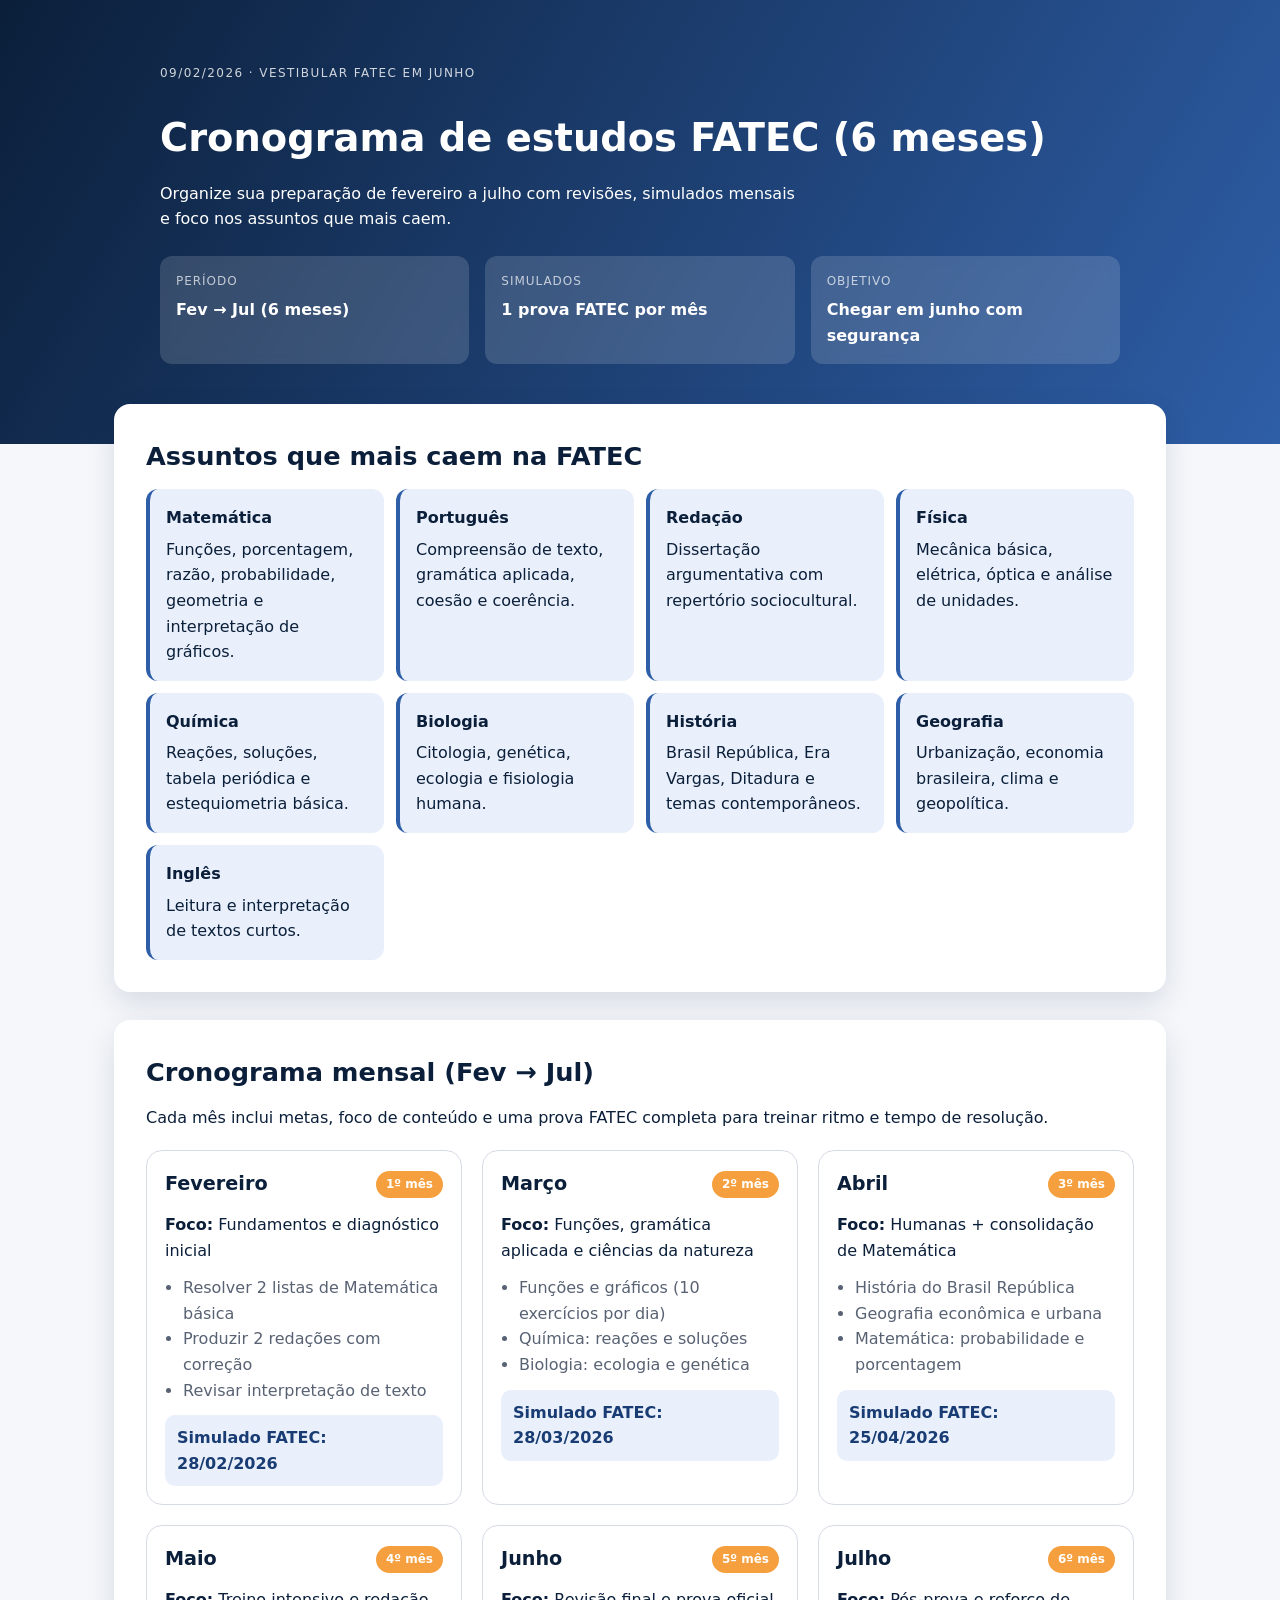
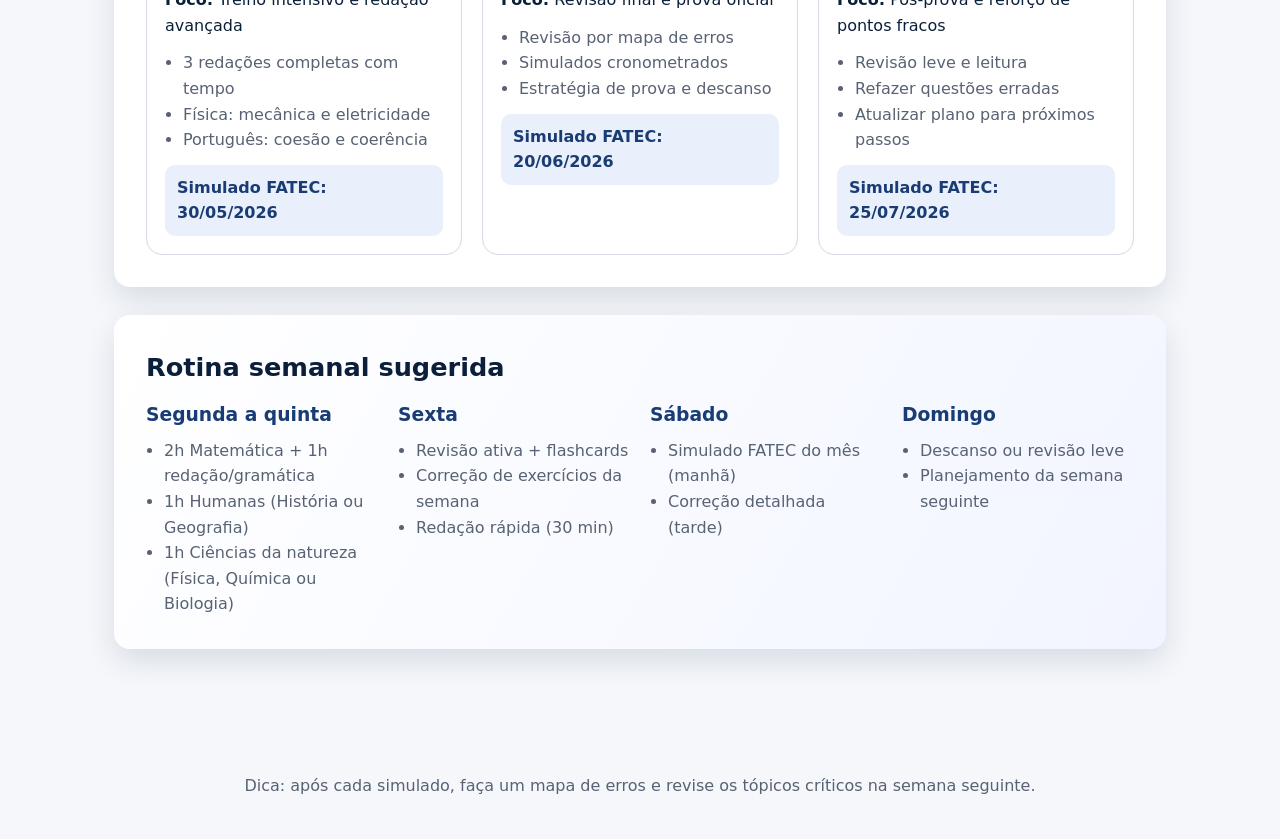
==== public/index.html @ 4417c300 "Add public directory for static preview" ====
<!doctype html>
<html lang="pt-BR">
  <head>
    <meta charset="UTF-8" />
    <meta name="viewport" content="width=device-width, initial-scale=1" />
    <title>Cronograma FATEC 2026 — 6 meses</title>
    <link rel="stylesheet" href="styles.css" />
  </head>
  <body>
    <header class="hero">
      <div class="hero__content">
        <p class="hero__eyebrow">09/02/2026 · Vestibular FATEC em junho</p>
        <h1>Cronograma de estudos FATEC (6 meses)</h1>
        <p>
          Organize sua preparação de fevereiro a julho com revisões, simulados
          mensais e foco nos assuntos que mais caem.
        </p>
        <div class="hero__meta">
          <div>
            <span class="meta__label">Período</span>
            <strong>Fev → Jul (6 meses)</strong>
          </div>
          <div>
            <span class="meta__label">Simulados</span>
            <strong>1 prova FATEC por mês</strong>
          </div>
          <div>
            <span class="meta__label">Objetivo</span>
            <strong>Chegar em junho com segurança</strong>
          </div>
        </div>
      </div>
    </header>

    <main>
      <section class="section">
        <h2>Assuntos que mais caem na FATEC</h2>
        <div class="topics" id="topics"></div>
      </section>

      <section class="section">
        <div class="section__header">
          <h2>Cronograma mensal (Fev → Jul)</h2>
          <p>
            Cada mês inclui metas, foco de conteúdo e uma prova FATEC completa
            para treinar ritmo e tempo de resolução.
          </p>
        </div>
        <div class="schedule" id="schedule"></div>
      </section>

      <section class="section routine">
        <h2>Rotina semanal sugerida</h2>
        <div class="routine__grid">
          <div>
            <h3>Segunda a quinta</h3>
            <ul>
              <li>2h Matemática + 1h redação/gramática</li>
              <li>1h Humanas (História ou Geografia)</li>
              <li>1h Ciências da natureza (Física, Química ou Biologia)</li>
            </ul>
          </div>
          <div>
            <h3>Sexta</h3>
            <ul>
              <li>Revisão ativa + flashcards</li>
              <li>Correção de exercícios da semana</li>
              <li>Redação rápida (30 min)</li>
            </ul>
          </div>
          <div>
            <h3>Sábado</h3>
            <ul>
              <li>Simulado FATEC do mês (manhã)</li>
              <li>Correção detalhada (tarde)</li>
            </ul>
          </div>
          <div>
            <h3>Domingo</h3>
            <ul>
              <li>Descanso ou revisão leve</li>
              <li>Planejamento da semana seguinte</li>
            </ul>
          </div>
        </div>
      </section>
    </main>

    <footer class="footer">
      <p>
        Dica: após cada simulado, faça um mapa de erros e revise os tópicos
        críticos na semana seguinte.
      </p>
    </footer>

    <script src="script.js"></script>
  </body>
</html>
---- public/styles.css ----
:root {
  color-scheme: light;
  --blue-900: #0b1f3a;
  --blue-700: #183c73;
  --blue-500: #2e5ea7;
  --blue-100: #e9f0fb;
  --green-500: #2f8f6b;
  --orange-500: #f59f3f;
  --gray-100: #f5f7fb;
  --gray-300: #d6dbe6;
  --gray-600: #586273;
  --shadow: 0 12px 30px rgba(11, 31, 58, 0.12);
  --radius: 16px;
  font-family: "Inter", "Segoe UI", system-ui, -apple-system, sans-serif;
}

* {
  box-sizing: border-box;
  margin: 0;
  padding: 0;
}

body {
  background: var(--gray-100);
  color: var(--blue-900);
  line-height: 1.6;
}

.hero {
  background: linear-gradient(120deg, var(--blue-900), var(--blue-500));
  color: white;
  padding: 64px 24px 80px;
}

.hero__content {
  max-width: 960px;
  margin: 0 auto;
}

.hero__eyebrow {
  text-transform: uppercase;
  letter-spacing: 0.12em;
  font-size: 0.75rem;
  opacity: 0.8;
  margin-bottom: 12px;
}

.hero h1 {
  font-size: clamp(2.2rem, 3vw, 3rem);
  margin-bottom: 12px;
}

.hero p {
  max-width: 640px;
  margin-bottom: 24px;
}

.hero__meta {
  display: grid;
  grid-template-columns: repeat(auto-fit, minmax(200px, 1fr));
  gap: 16px;
}

.hero__meta > div {
  background: rgba(255, 255, 255, 0.15);
  padding: 16px;
  border-radius: 12px;
  backdrop-filter: blur(4px);
}

.meta__label {
  display: block;
  font-size: 0.75rem;
  opacity: 0.7;
  text-transform: uppercase;
  letter-spacing: 0.08em;
  margin-bottom: 6px;
}

main {
  max-width: 1100px;
  margin: -40px auto 40px;
  padding: 0 24px 32px;
}

.section {
  background: white;
  padding: 32px;
  border-radius: var(--radius);
  box-shadow: var(--shadow);
  margin-bottom: 28px;
}

.section__header {
  margin-bottom: 20px;
}

.section h2 {
  font-size: 1.6rem;
  margin-bottom: 12px;
}

.topics {
  display: grid;
  grid-template-columns: repeat(auto-fit, minmax(200px, 1fr));
  gap: 12px;
}

.topic-card {
  background: var(--blue-100);
  border-radius: 12px;
  padding: 16px;
  border-left: 4px solid var(--blue-500);
}

.topic-card strong {
  display: block;
  margin-bottom: 6px;
}

.schedule {
  display: grid;
  grid-template-columns: repeat(auto-fit, minmax(260px, 1fr));
  gap: 20px;
}

.month-card {
  border: 1px solid var(--gray-300);
  border-radius: 16px;
  padding: 18px;
  display: flex;
  flex-direction: column;
  gap: 12px;
  background: white;
}

.month-card__header {
  display: flex;
  align-items: center;
  justify-content: space-between;
}

.month-card__header h3 {
  font-size: 1.2rem;
}

.badge {
  background: var(--orange-500);
  color: white;
  padding: 4px 10px;
  border-radius: 999px;
  font-size: 0.75rem;
  font-weight: 600;
}

.month-card ul {
  padding-left: 18px;
  color: var(--gray-600);
}

.month-card__exam {
  background: var(--blue-100);
  padding: 10px 12px;
  border-radius: 10px;
  font-weight: 600;
  color: var(--blue-700);
}

.routine {
  background: linear-gradient(120deg, #ffffff, #f2f5ff);
}

.routine__grid {
  display: grid;
  grid-template-columns: repeat(auto-fit, minmax(230px, 1fr));
  gap: 20px;
}

.routine h3 {
  margin-bottom: 8px;
  color: var(--blue-700);
}

.routine ul {
  padding-left: 18px;
  color: var(--gray-600);
}

.footer {
  text-align: center;
  padding: 24px 16px 40px;
  color: var(--gray-600);
}

@media (max-width: 640px) {
  .section {
    padding: 24px;
  }

  .hero {
    padding: 48px 20px 64px;
  }
}
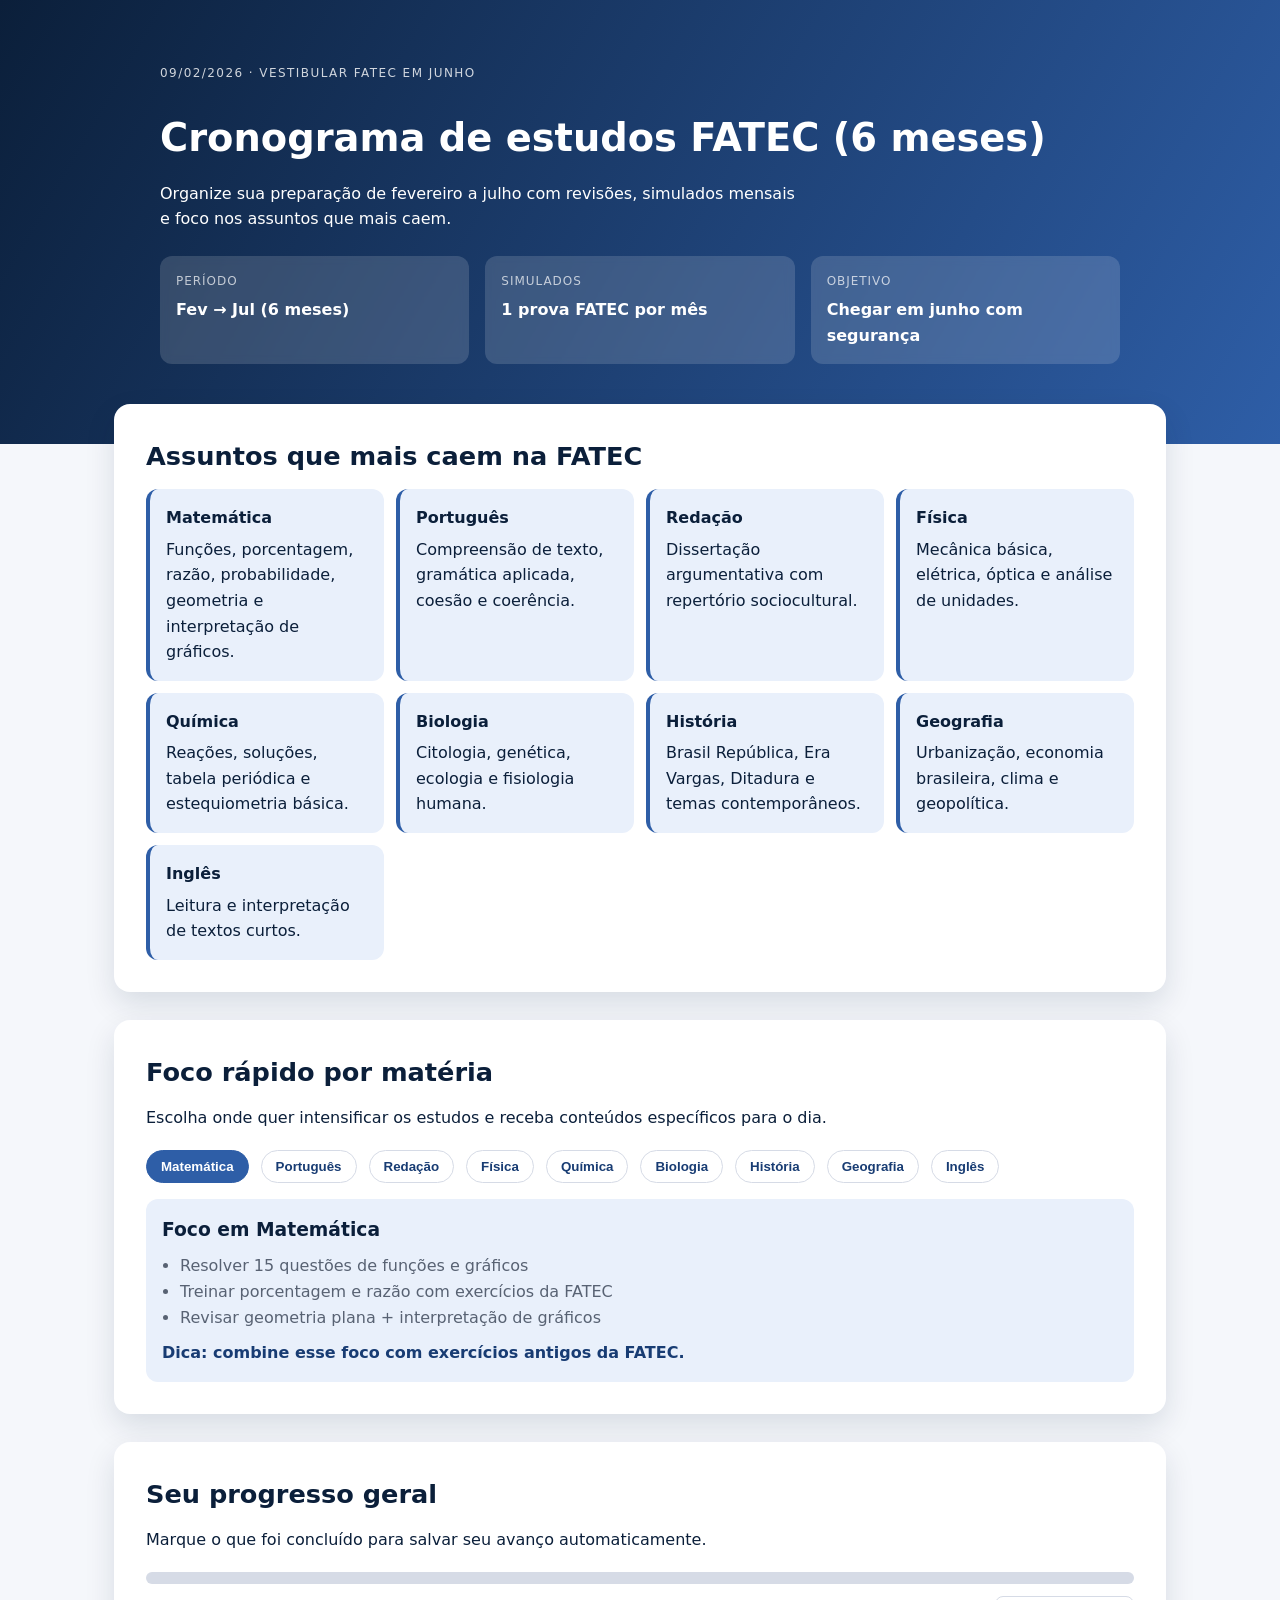
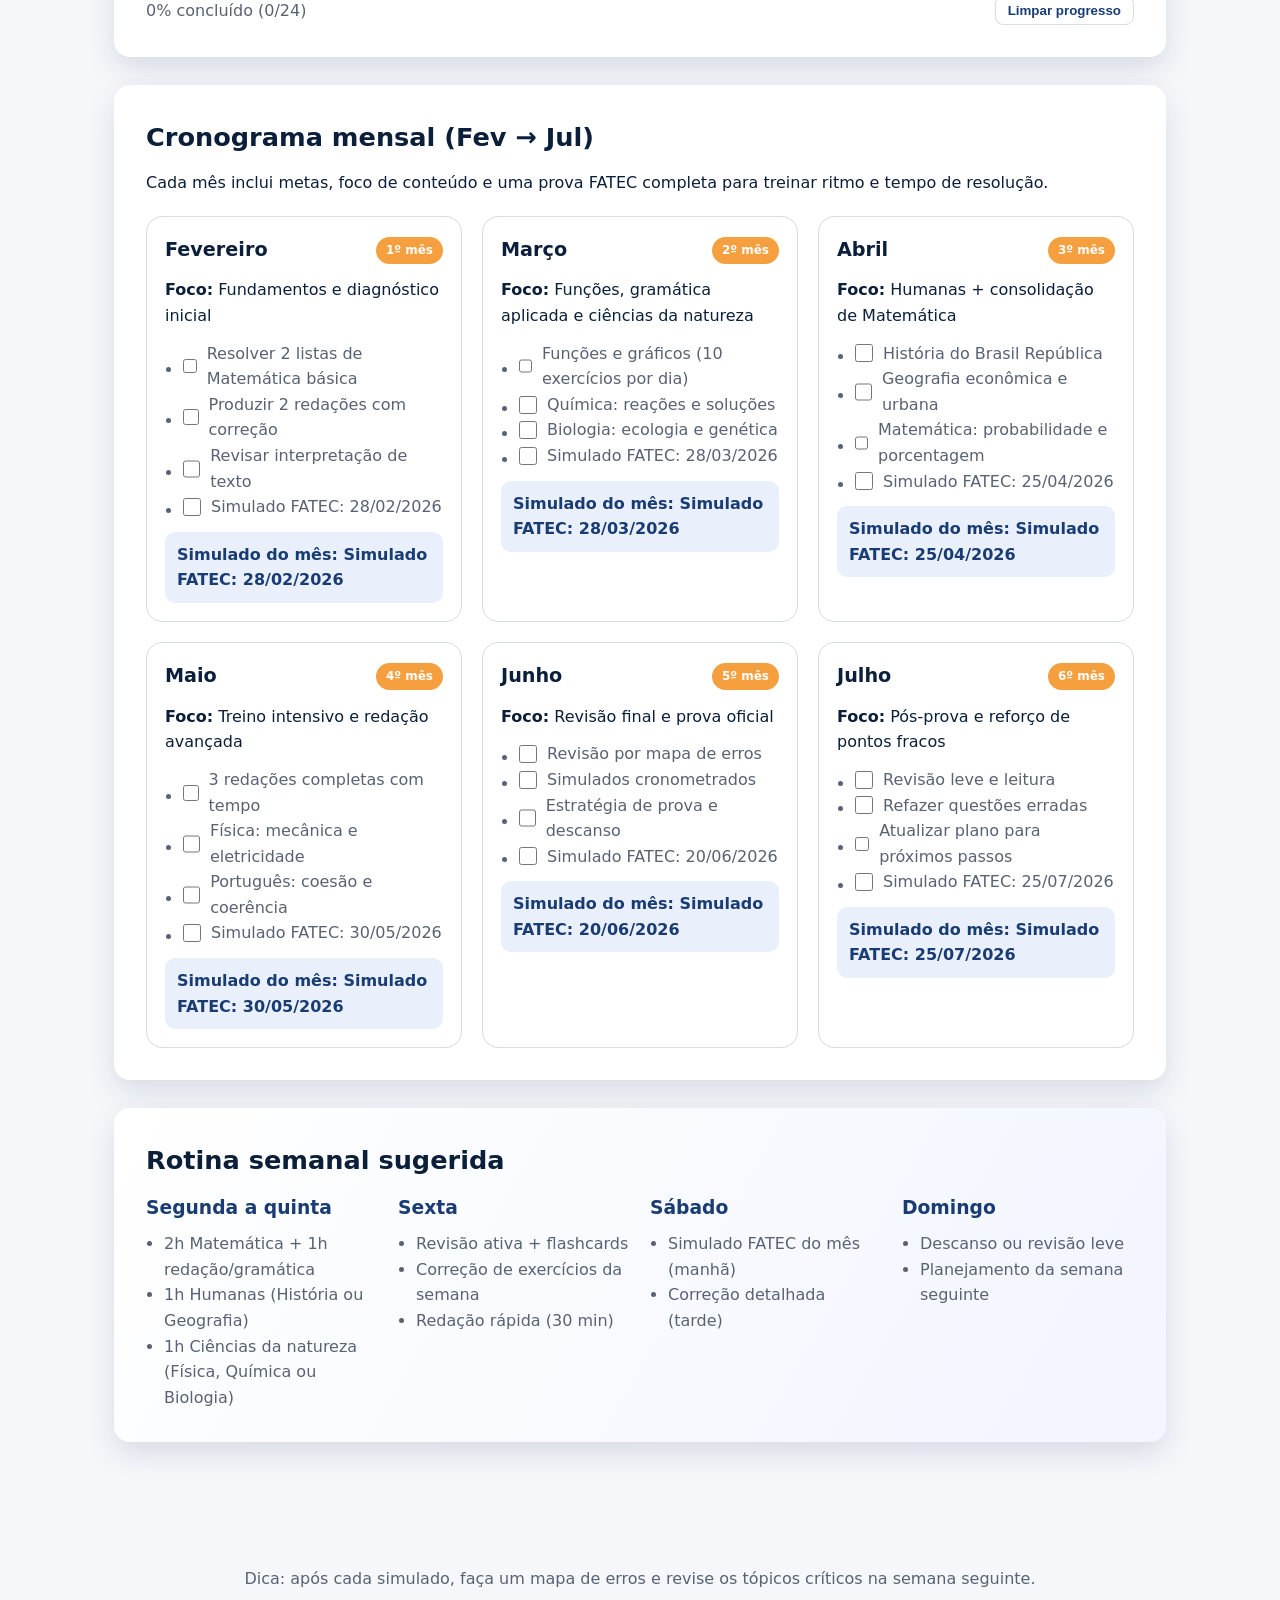
==== commit c8bbc878: "Add interactive progress and focus controls" ====
--- a/public/index.html
+++ b/public/index.html
@@ -36,6 +36,32 @@
       <section class="section">
         <h2>Assuntos que mais caem na FATEC</h2>
         <div class="topics" id="topics"></div>
+      </section>
+
+      <section class="section">
+        <div class="section__header">
+          <h2>Foco rápido por matéria</h2>
+          <p>
+            Escolha onde quer intensificar os estudos e receba conteúdos
+            específicos para o dia.
+          </p>
+        </div>
+        <div class="focus-controls" id="focus-controls" aria-label="Botões de foco por matéria"></div>
+        <div class="focus-content" id="focus-content" aria-live="polite"></div>
+      </section>
+
+      <section class="section progress">
+        <div class="section__header">
+          <h2>Seu progresso geral</h2>
+          <p>Marque o que foi concluído para salvar seu avanço automaticamente.</p>
+        </div>
+        <div class="progress__bar">
+          <div class="progress__fill" id="progress-fill"></div>
+        </div>
+        <div class="progress__stats">
+          <span id="progress-text">0% concluído</span>
+          <button class="ghost-button" id="reset-progress" type="button">Limpar progresso</button>
+        </div>
       </section>
 
       <section class="section">
--- a/public/styles.css
+++ b/public/styles.css
@@ -100,6 +100,52 @@
   margin-bottom: 12px;
 }
 
+.focus-controls {
+  display: flex;
+  flex-wrap: wrap;
+  gap: 12px;
+  margin-bottom: 16px;
+}
+
+.focus-button {
+  border: 1px solid var(--gray-300);
+  background: white;
+  color: var(--blue-700);
+  padding: 8px 14px;
+  border-radius: 999px;
+  font-weight: 600;
+  cursor: pointer;
+  transition: all 0.2s ease;
+}
+
+.focus-button:hover,
+.focus-button.is-active {
+  background: var(--blue-500);
+  color: white;
+  border-color: var(--blue-500);
+}
+
+.focus-content {
+  background: var(--blue-100);
+  border-radius: 12px;
+  padding: 16px;
+}
+
+.focus-content h3 {
+  margin-bottom: 8px;
+}
+
+.focus-content ul {
+  padding-left: 18px;
+  color: var(--gray-600);
+}
+
+.focus-tip {
+  margin-top: 10px;
+  font-weight: 600;
+  color: var(--blue-700);
+}
+
 .topics {
   display: grid;
   grid-template-columns: repeat(auto-fit, minmax(200px, 1fr));
@@ -158,6 +204,18 @@
   color: var(--gray-600);
 }
 
+.goal-item {
+  display: flex;
+  align-items: center;
+  gap: 10px;
+}
+
+.goal-item input[type="checkbox"] {
+  width: 18px;
+  height: 18px;
+  accent-color: var(--green-500);
+}
+
 .month-card__exam {
   background: var(--blue-100);
   padding: 10px 12px;
@@ -170,6 +228,45 @@
   background: linear-gradient(120deg, #ffffff, #f2f5ff);
 }
 
+.progress__bar {
+  width: 100%;
+  height: 12px;
+  background: var(--gray-300);
+  border-radius: 999px;
+  overflow: hidden;
+  margin-bottom: 12px;
+}
+
+.progress__fill {
+  height: 100%;
+  width: 0%;
+  background: linear-gradient(120deg, var(--green-500), #48b37e);
+  transition: width 0.3s ease;
+}
+
+.progress__stats {
+  display: flex;
+  align-items: center;
+  justify-content: space-between;
+  gap: 12px;
+  flex-wrap: wrap;
+  color: var(--gray-600);
+}
+
+.ghost-button {
+  border: 1px solid var(--gray-300);
+  background: white;
+  padding: 6px 12px;
+  border-radius: 8px;
+  color: var(--blue-700);
+  cursor: pointer;
+  font-weight: 600;
+}
+
+.ghost-button:hover {
+  border-color: var(--blue-700);
+}
+
 .routine__grid {
   display: grid;
   grid-template-columns: repeat(auto-fit, minmax(230px, 1fr));
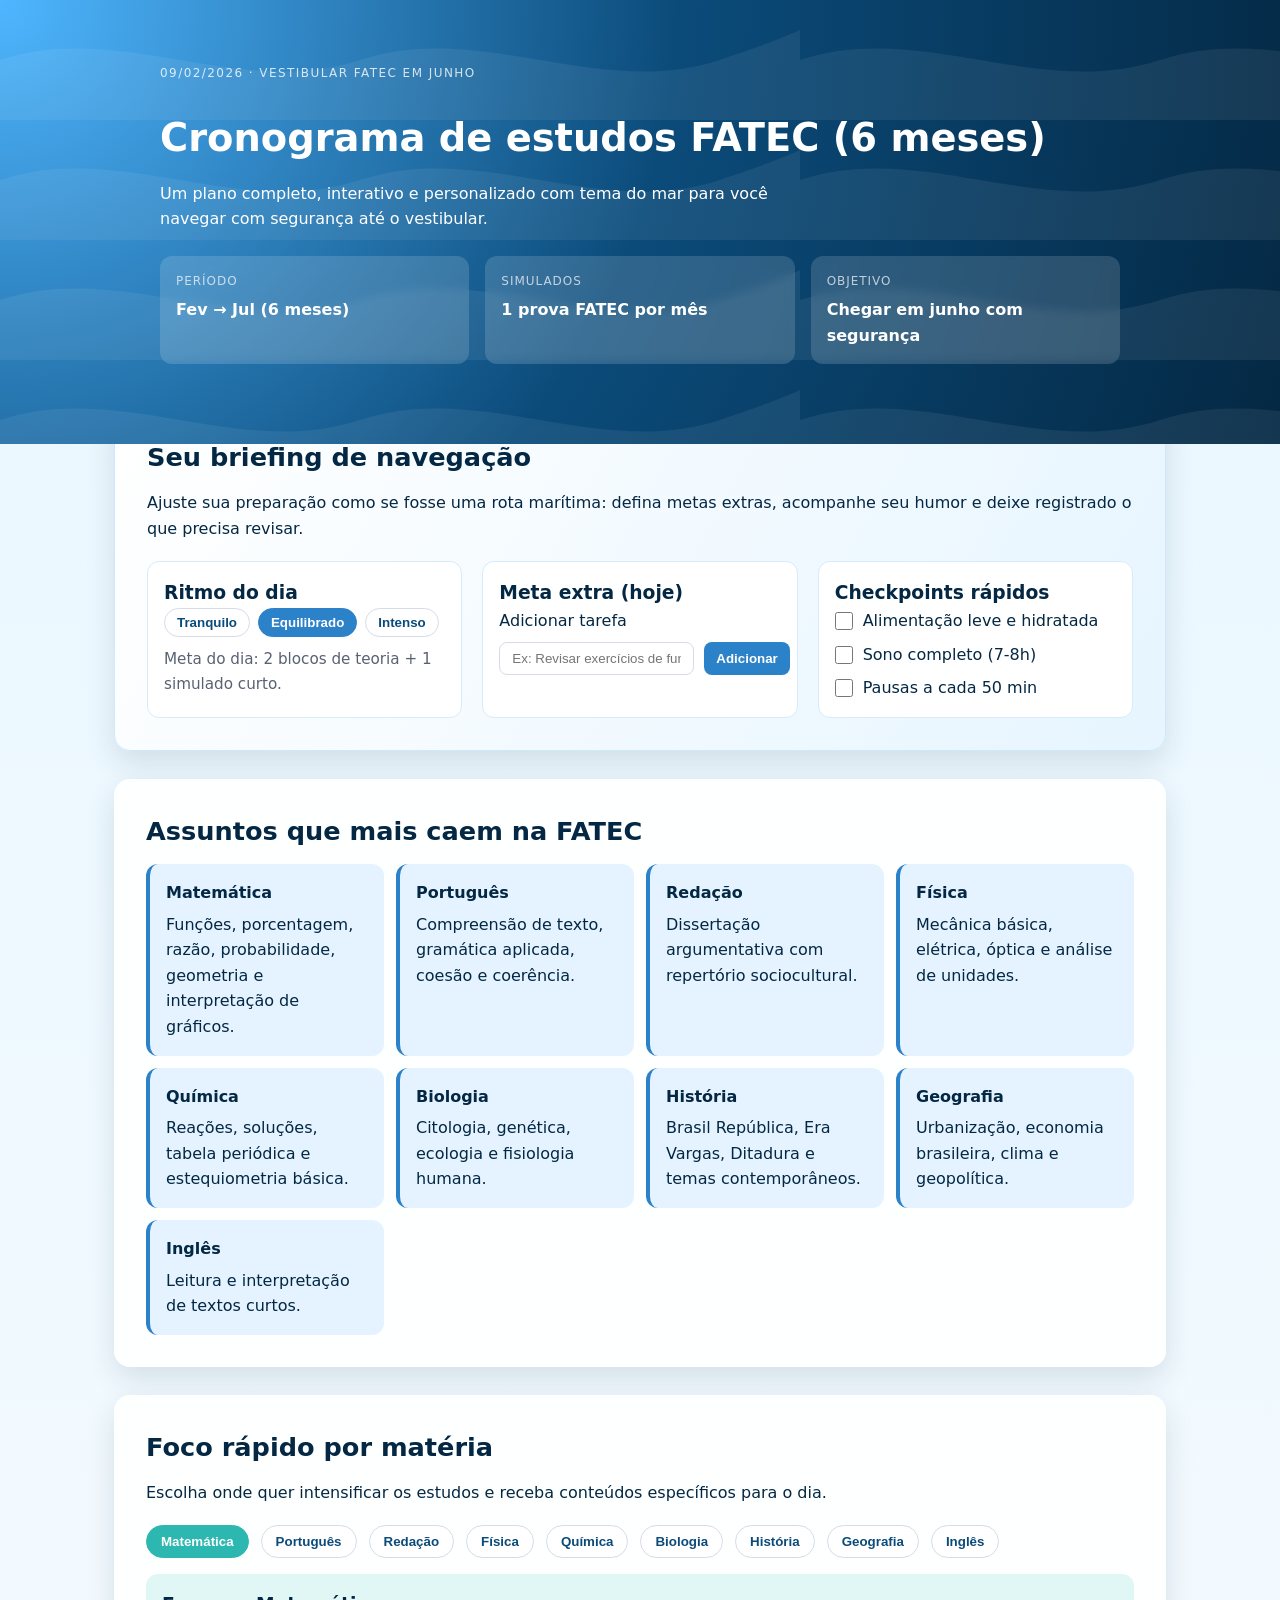
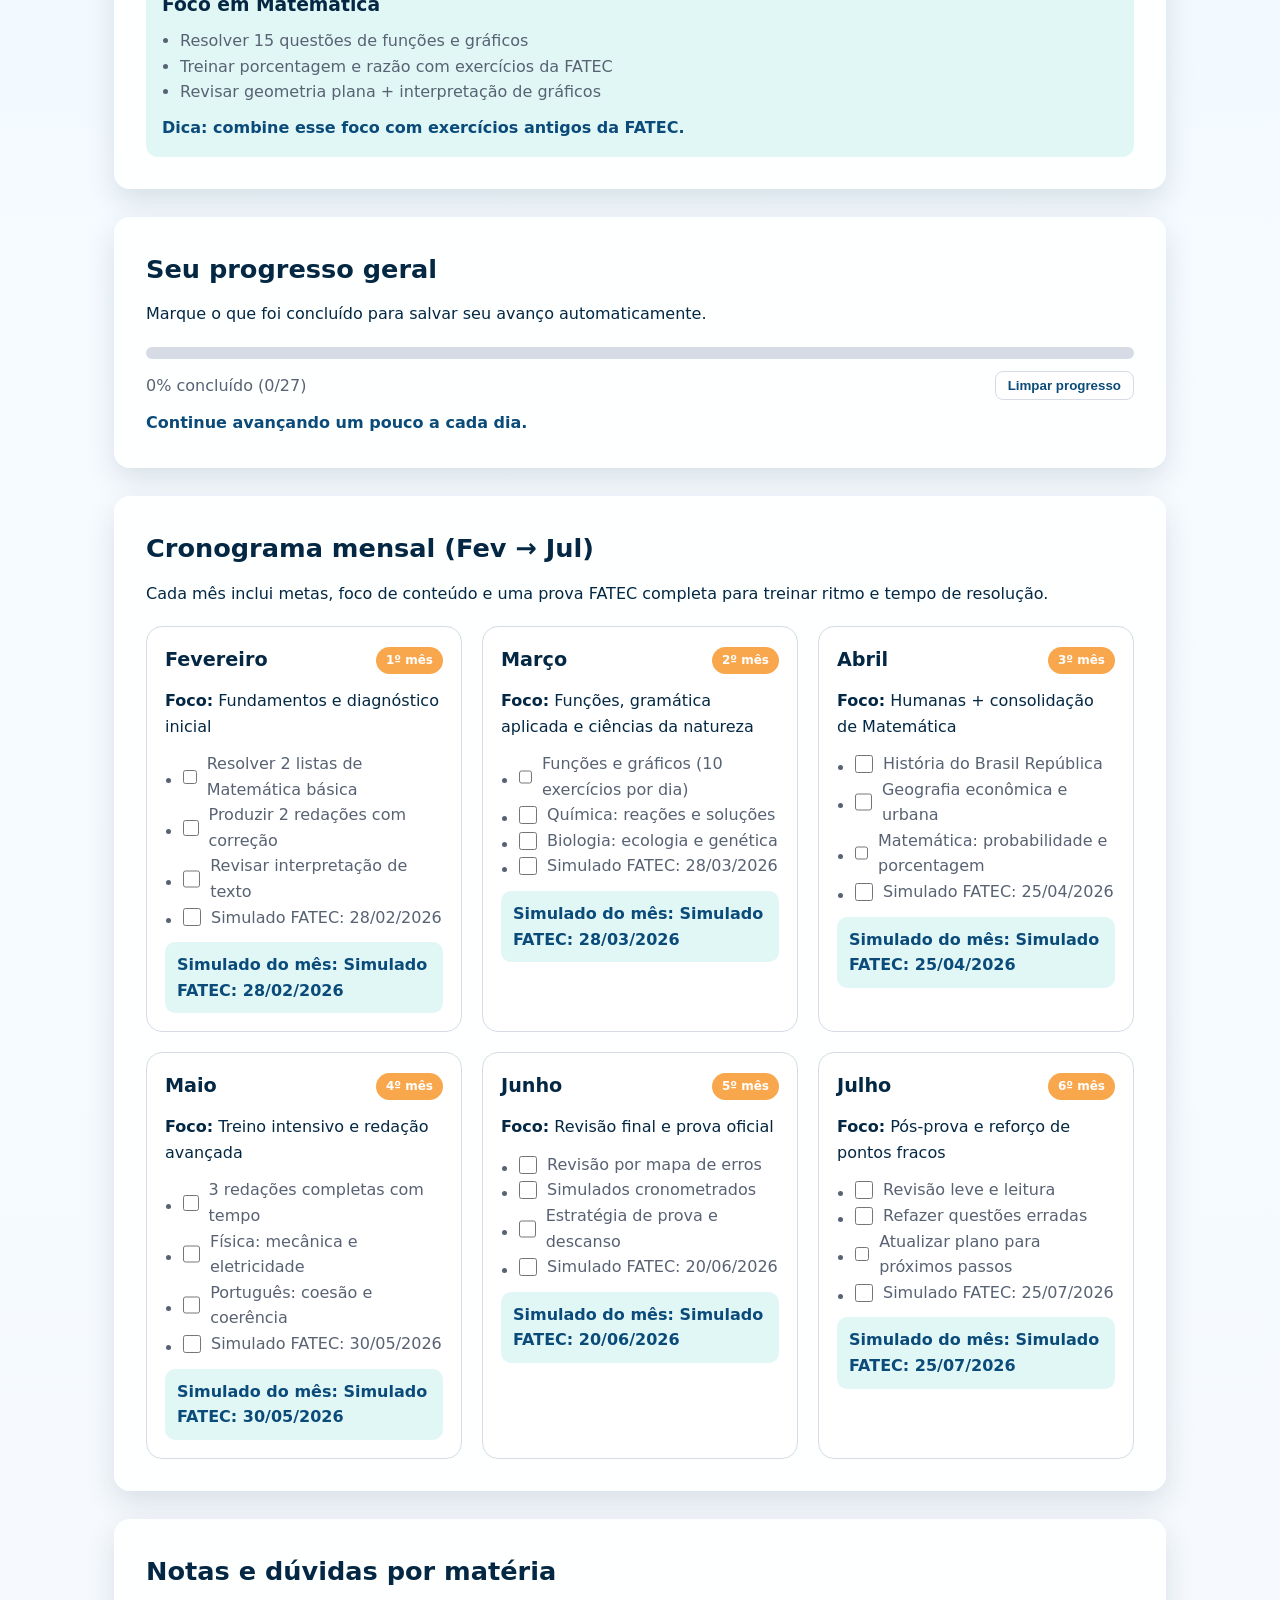
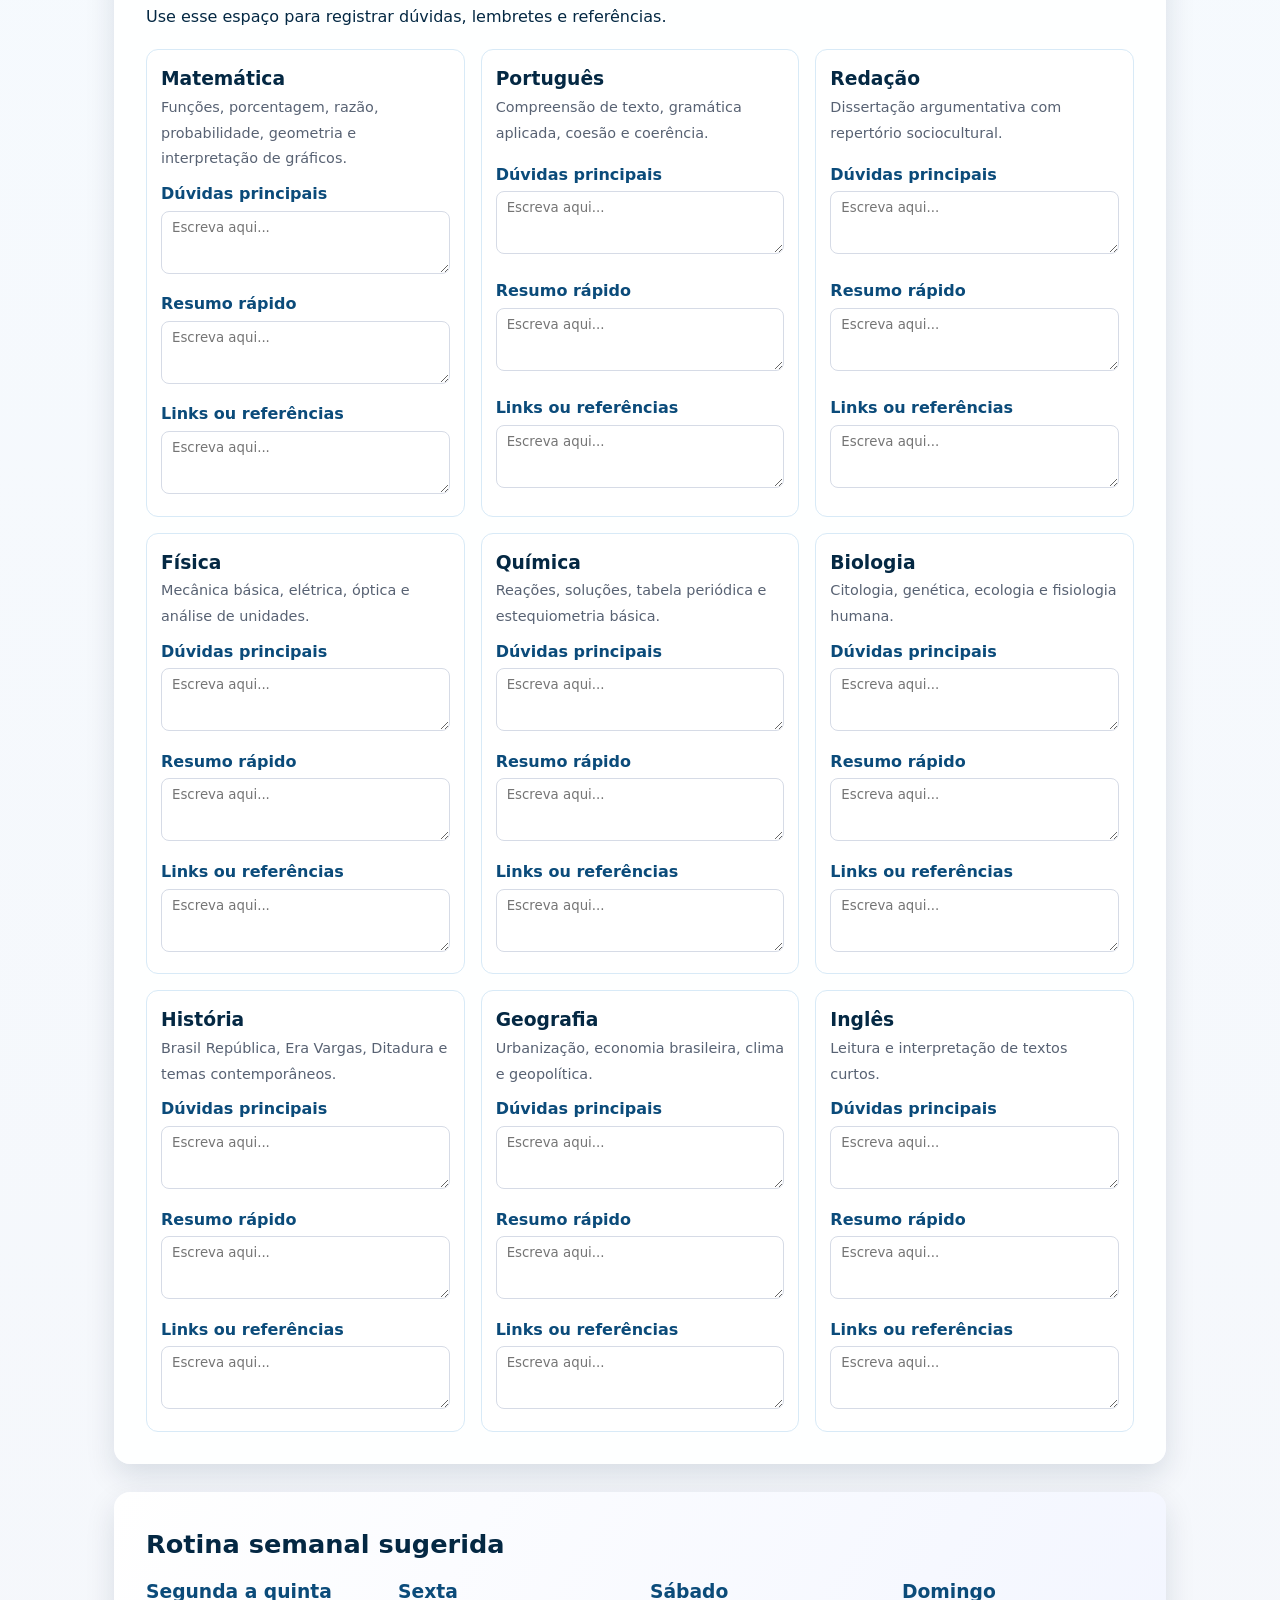
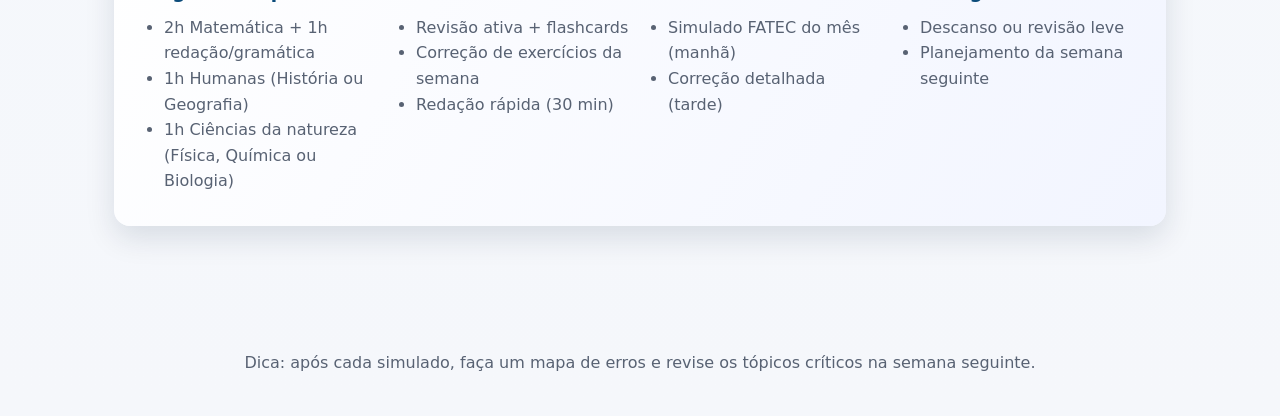
==== commit 0c2f6070: "Add ocean-themed personalization features" ====
--- a/public/index.html
+++ b/public/index.html
@@ -12,8 +12,8 @@
         <p class="hero__eyebrow">09/02/2026 · Vestibular FATEC em junho</p>
         <h1>Cronograma de estudos FATEC (6 meses)</h1>
         <p>
-          Organize sua preparação de fevereiro a julho com revisões, simulados
-          mensais e foco nos assuntos que mais caem.
+          Um plano completo, interativo e personalizado com tema do mar para
+          você navegar com segurança até o vestibular.
         </p>
         <div class="hero__meta">
           <div>
@@ -33,6 +33,61 @@
     </header>
 
     <main>
+      <section class="section ocean-briefing">
+        <div class="section__header">
+          <h2>Seu briefing de navegação</h2>
+          <p>
+            Ajuste sua preparação como se fosse uma rota marítima: defina metas
+            extras, acompanhe seu humor e deixe registrado o que precisa revisar.
+          </p>
+        </div>
+        <div class="briefing-grid">
+          <div class="briefing-card">
+            <h3>Ritmo do dia</h3>
+            <div class="briefing-options" id="tempo-controls" aria-label="Ritmo do dia"></div>
+            <p class="briefing-tip" id="tempo-tip">Escolha seu ritmo para ver dicas rápidas.</p>
+          </div>
+          <div class="briefing-card">
+            <h3>Meta extra (hoje)</h3>
+            <form id="extra-task-form">
+              <label for="extra-task-input">Adicionar tarefa</label>
+              <div class="input-row">
+                <input
+                  type="text"
+                  id="extra-task-input"
+                  placeholder="Ex: Revisar exercícios de função quadrática"
+                />
+                <button type="submit">Adicionar</button>
+              </div>
+            </form>
+            <ul class="extra-task-list" id="extra-task-list"></ul>
+          </div>
+          <div class="briefing-card">
+            <h3>Checkpoints rápidos</h3>
+            <ul class="checkpoint-list" id="quick-checks">
+              <li>
+                <label class="goal-item">
+                  <input type="checkbox" data-progress-id="checkpoint-alimentacao" />
+                  <span>Alimentação leve e hidratada</span>
+                </label>
+              </li>
+              <li>
+                <label class="goal-item">
+                  <input type="checkbox" data-progress-id="checkpoint-sono" />
+                  <span>Sono completo (7-8h)</span>
+                </label>
+              </li>
+              <li>
+                <label class="goal-item">
+                  <input type="checkbox" data-progress-id="checkpoint-pauses" />
+                  <span>Pausas a cada 50 min</span>
+                </label>
+              </li>
+            </ul>
+          </div>
+        </div>
+      </section>
+
       <section class="section">
         <h2>Assuntos que mais caem na FATEC</h2>
         <div class="topics" id="topics"></div>
@@ -62,6 +117,7 @@
           <span id="progress-text">0% concluído</span>
           <button class="ghost-button" id="reset-progress" type="button">Limpar progresso</button>
         </div>
+        <div class="progress__details" id="progress-details"></div>
       </section>
 
       <section class="section">
@@ -73,6 +129,14 @@
           </p>
         </div>
         <div class="schedule" id="schedule"></div>
+      </section>
+
+      <section class="section">
+        <div class="section__header">
+          <h2>Notas e dúvidas por matéria</h2>
+          <p>Use esse espaço para registrar dúvidas, lembretes e referências.</p>
+        </div>
+        <div class="notes-grid" id="notes-grid"></div>
       </section>
 
       <section class="section routine">
--- a/public/styles.css
+++ b/public/styles.css
@@ -1,11 +1,13 @@
 :root {
   color-scheme: light;
-  --blue-900: #0b1f3a;
-  --blue-700: #183c73;
-  --blue-500: #2e5ea7;
-  --blue-100: #e9f0fb;
+  --blue-900: #042843;
+  --blue-700: #0b4b7a;
+  --blue-500: #2c82c9;
+  --blue-100: #e4f3ff;
+  --teal-500: #2cb7b0;
+  --teal-100: #e1f7f6;
   --green-500: #2f8f6b;
-  --orange-500: #f59f3f;
+  --orange-500: #f8a74d;
   --gray-100: #f5f7fb;
   --gray-300: #d6dbe6;
   --gray-600: #586273;
@@ -21,20 +23,33 @@
 }
 
 body {
-  background: var(--gray-100);
+  background: linear-gradient(180deg, #e7f7ff 0%, #f6fbff 40%, #f5f7fb 100%);
   color: var(--blue-900);
   line-height: 1.6;
 }
 
 .hero {
-  background: linear-gradient(120deg, var(--blue-900), var(--blue-500));
+  background: radial-gradient(circle at top left, #4fb6ff, var(--blue-700), var(--blue-900));
   color: white;
   padding: 64px 24px 80px;
+  position: relative;
+  overflow: hidden;
+}
+
+.hero::after {
+  content: "";
+  position: absolute;
+  inset: 0;
+  background: url("data:image/svg+xml,%3Csvg width='800' height='120' viewBox='0 0 800 120' xmlns='http://www.w3.org/2000/svg'%3E%3Cpath d='M0 60 C 120 20, 240 100, 360 60 C 480 20, 600 100, 720 60 C 780 40, 800 30, 800 30 L800 120 L0 120 Z' fill='%23ffffff22'/%3E%3C/svg%3E");
+  opacity: 0.5;
+  pointer-events: none;
 }
 
 .hero__content {
   max-width: 960px;
   margin: 0 auto;
+  position: relative;
+  z-index: 1;
 }
 
 .hero__eyebrow {
@@ -84,7 +99,7 @@
 }
 
 .section {
-  background: white;
+  background: rgba(255, 255, 255, 0.95);
   padding: 32px;
   border-radius: var(--radius);
   box-shadow: var(--shadow);
@@ -120,30 +135,122 @@
 
 .focus-button:hover,
 .focus-button.is-active {
+  background: var(--teal-500);
+  color: white;
+  border-color: var(--teal-500);
+}
+
+.focus-content {
+  background: var(--teal-100);
+  border-radius: 12px;
+  padding: 16px;
+}
+
+.focus-content h3 {
+  margin-bottom: 8px;
+}
+
+.focus-content ul {
+  padding-left: 18px;
+  color: var(--gray-600);
+}
+
+.focus-tip {
+  margin-top: 10px;
+  font-weight: 600;
+  color: var(--blue-700);
+}
+
+.ocean-briefing {
+  border: 1px solid #cfe9fb;
+  background: linear-gradient(120deg, #ffffff, #e6f5ff);
+}
+
+.briefing-grid {
+  display: grid;
+  grid-template-columns: repeat(auto-fit, minmax(240px, 1fr));
+  gap: 20px;
+}
+
+.briefing-card {
+  background: white;
+  border-radius: 12px;
+  padding: 16px;
+  border: 1px solid #d9eaf9;
+}
+
+.briefing-options {
+  display: flex;
+  flex-wrap: wrap;
+  gap: 8px;
+  margin-bottom: 10px;
+}
+
+.tempo-button {
+  border: 1px solid var(--gray-300);
+  background: white;
+  color: var(--blue-700);
+  padding: 6px 12px;
+  border-radius: 999px;
+  font-weight: 600;
+  cursor: pointer;
+}
+
+.tempo-button.is-active,
+.tempo-button:hover {
   background: var(--blue-500);
   color: white;
   border-color: var(--blue-500);
 }
 
-.focus-content {
-  background: var(--blue-100);
-  border-radius: 12px;
-  padding: 16px;
-}
-
-.focus-content h3 {
-  margin-bottom: 8px;
-}
-
-.focus-content ul {
-  padding-left: 18px;
-  color: var(--gray-600);
-}
-
-.focus-tip {
-  margin-top: 10px;
-  font-weight: 600;
-  color: var(--blue-700);
+.briefing-tip {
+  color: var(--gray-600);
+  font-size: 0.95rem;
+}
+
+.input-row {
+  display: flex;
+  gap: 10px;
+  margin-top: 8px;
+}
+
+.input-row input {
+  flex: 1;
+  padding: 8px 12px;
+  border-radius: 8px;
+  border: 1px solid var(--gray-300);
+}
+
+.input-row button {
+  border: none;
+  background: var(--blue-500);
+  color: white;
+  padding: 8px 12px;
+  border-radius: 8px;
+  cursor: pointer;
+  font-weight: 600;
+}
+
+.extra-task-list {
+  list-style: none;
+  padding: 0;
+  margin-top: 12px;
+  display: grid;
+  gap: 8px;
+}
+
+.extra-task-list li {
+  display: flex;
+  align-items: center;
+  justify-content: space-between;
+  gap: 12px;
+}
+
+.checkpoint-list {
+  list-style: none;
+  padding: 0;
+  display: grid;
+  gap: 8px;
 }
 
 .topics {
@@ -217,7 +324,7 @@
 }
 
 .month-card__exam {
-  background: var(--blue-100);
+  background: var(--teal-100);
   padding: 10px 12px;
   border-radius: 10px;
   font-weight: 600;
@@ -240,7 +347,7 @@
 .progress__fill {
   height: 100%;
   width: 0%;
-  background: linear-gradient(120deg, var(--green-500), #48b37e);
+  background: linear-gradient(120deg, var(--teal-500), #48b37e);
   transition: width 0.3s ease;
 }
 
@@ -263,8 +370,55 @@
   font-weight: 600;
 }
 
+.ghost-button--small {
+  padding: 4px 10px;
+  font-size: 0.8rem;
+}
+
 .ghost-button:hover {
   border-color: var(--blue-700);
+}
+
+.progress__details {
+  margin-top: 10px;
+  color: var(--blue-700);
+  font-weight: 600;
+}
+
+.notes-grid {
+  display: grid;
+  grid-template-columns: repeat(auto-fit, minmax(240px, 1fr));
+  gap: 16px;
+}
+
+.notes-card {
+  border: 1px solid #d8eaf7;
+  border-radius: 12px;
+  padding: 14px;
+  background: white;
+  display: grid;
+  gap: 10px;
+}
+
+.notes-card header span {
+  color: var(--gray-600);
+  font-size: 0.9rem;
+}
+
+.notes-card label span {
+  display: block;
+  font-weight: 600;
+  margin-bottom: 4px;
+  color: var(--blue-700);
+}
+
+.notes-card textarea {
+  width: 100%;
+  border-radius: 8px;
+  border: 1px solid var(--gray-300);
+  padding: 8px 10px;
+  font-family: inherit;
+  resize: vertical;
 }
 
 .routine__grid {
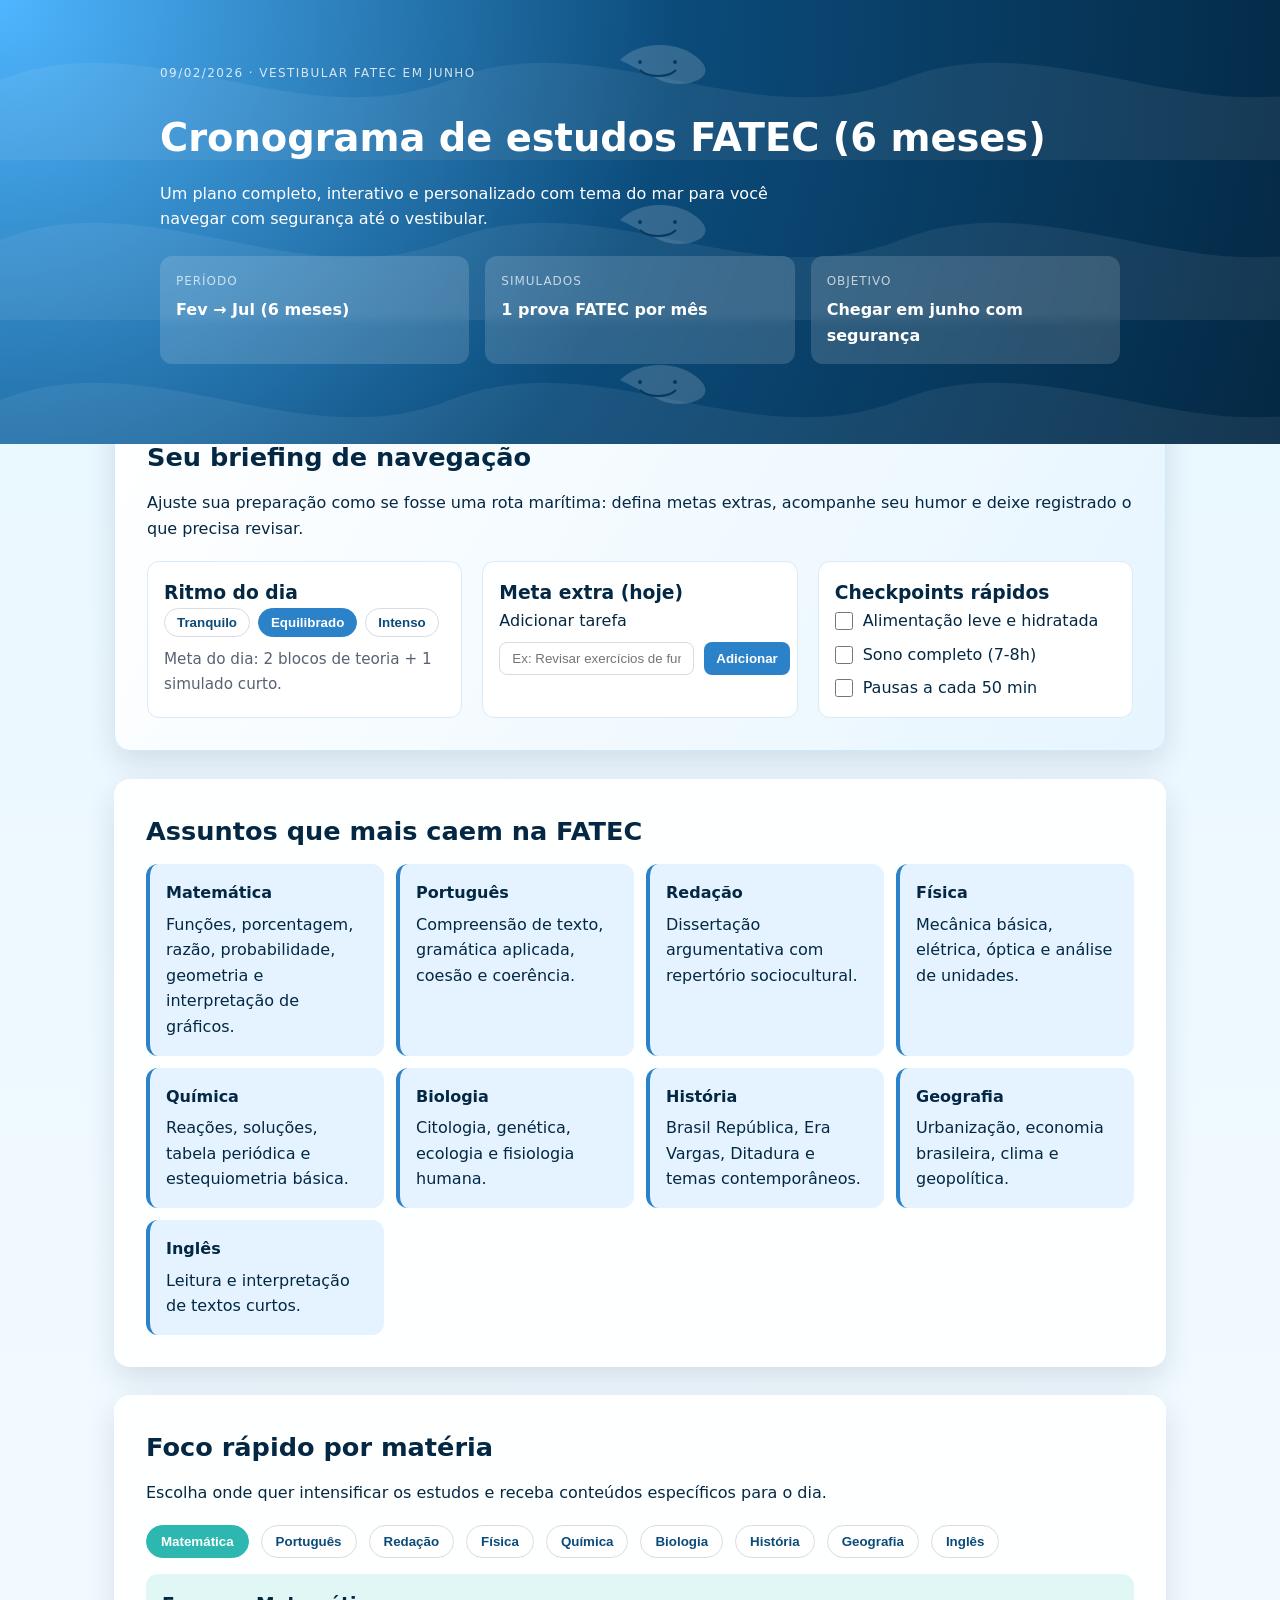
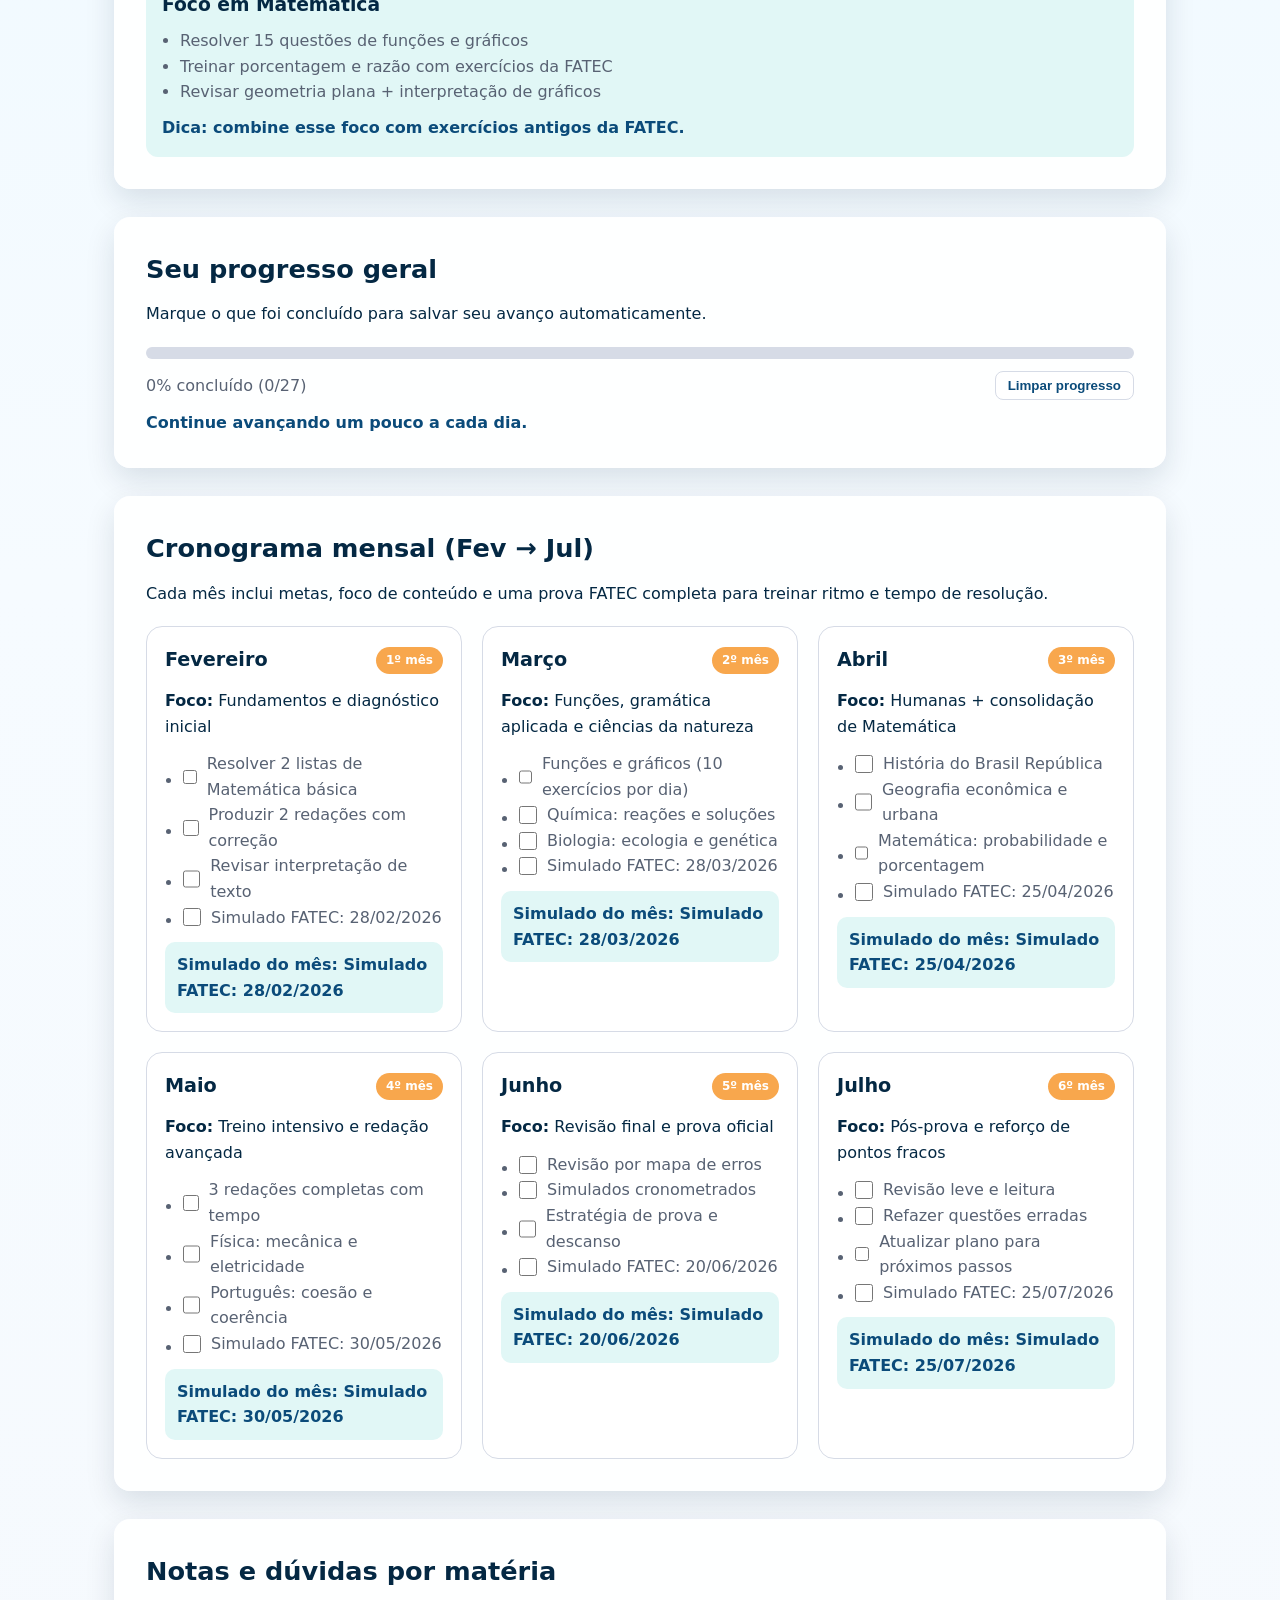
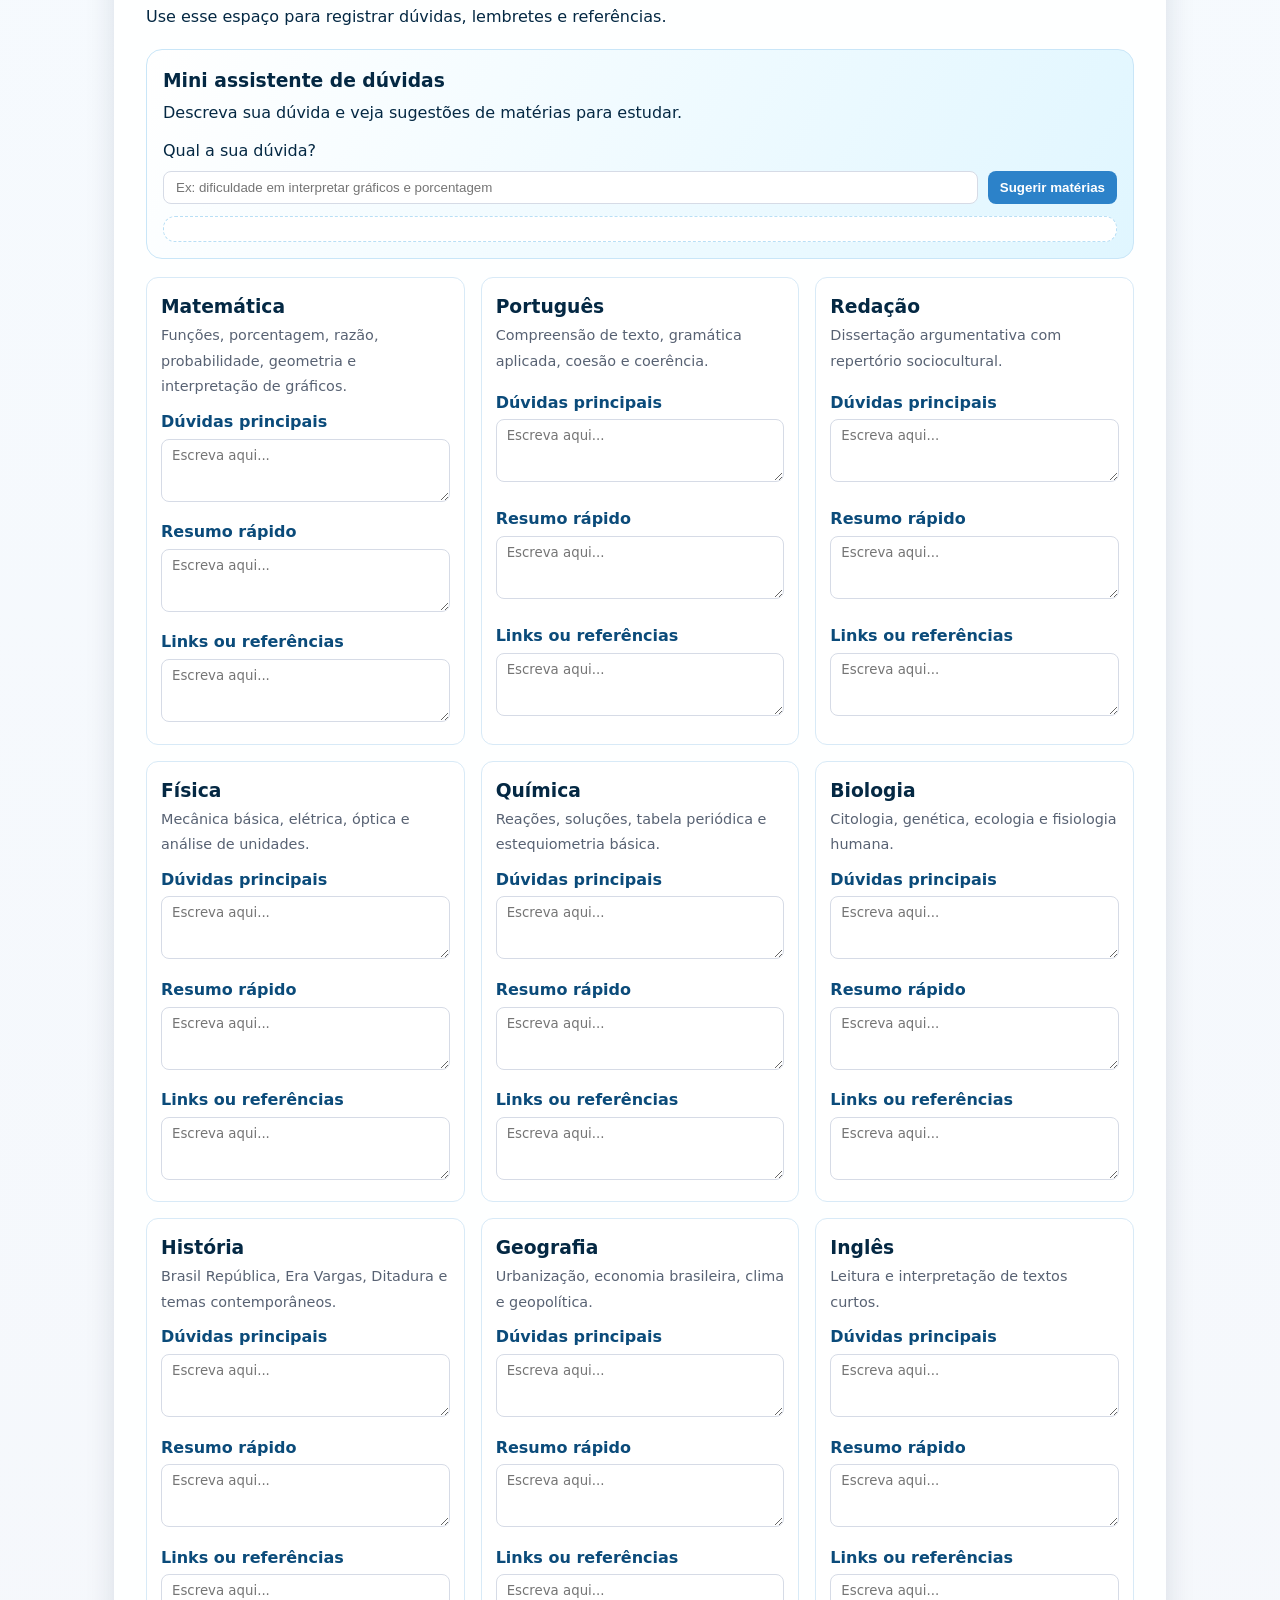
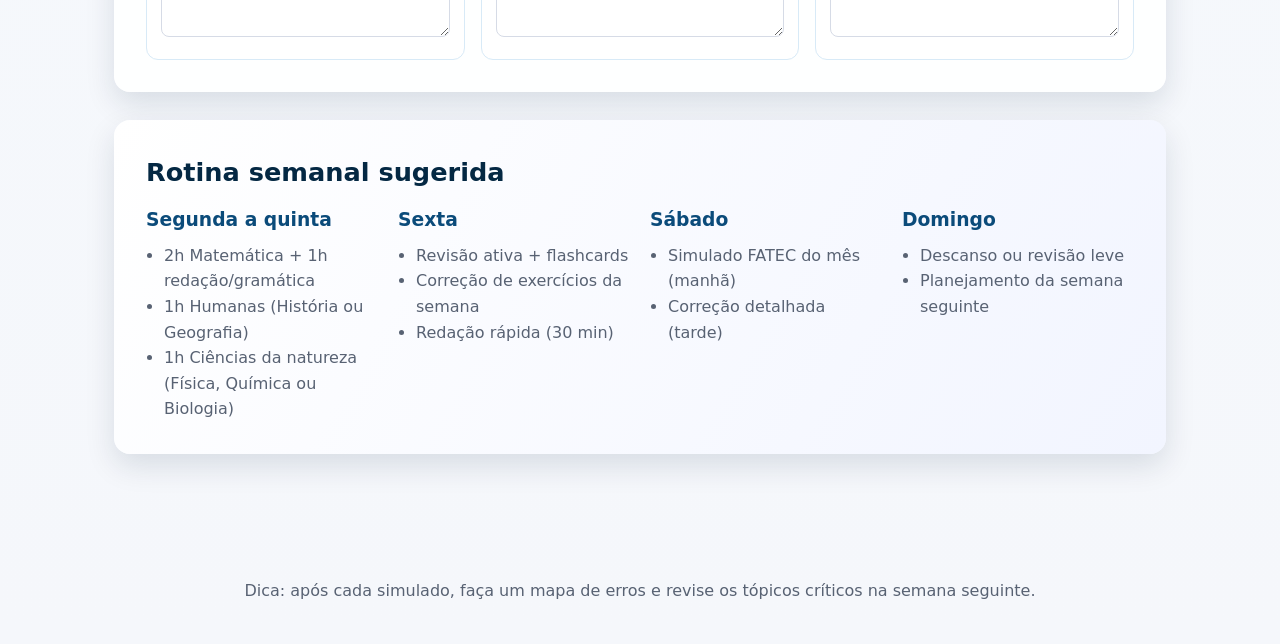
==== commit 99c6703b: "Add doubt suggestions and ocean visuals" ====
--- a/public/index.html
+++ b/public/index.html
@@ -136,6 +136,24 @@
           <h2>Notas e dúvidas por matéria</h2>
           <p>Use esse espaço para registrar dúvidas, lembretes e referências.</p>
         </div>
+        <div class="question-box">
+          <div>
+            <h3>Mini assistente de dúvidas</h3>
+            <p>Descreva sua dúvida e veja sugestões de matérias para estudar.</p>
+          </div>
+          <form id="question-form">
+            <label for="question-input">Qual a sua dúvida?</label>
+            <div class="input-row">
+              <input
+                type="text"
+                id="question-input"
+                placeholder="Ex: dificuldade em interpretar gráficos e porcentagem"
+              />
+              <button type="submit">Sugerir matérias</button>
+            </div>
+          </form>
+          <div class="question-results" id="question-results" aria-live="polite"></div>
+        </div>
         <div class="notes-grid" id="notes-grid"></div>
       </section>
 
--- a/public/styles.css
+++ b/public/styles.css
@@ -40,7 +40,7 @@
   content: "";
   position: absolute;
   inset: 0;
-  background: url("data:image/svg+xml,%3Csvg width='800' height='120' viewBox='0 0 800 120' xmlns='http://www.w3.org/2000/svg'%3E%3Cpath d='M0 60 C 120 20, 240 100, 360 60 C 480 20, 600 100, 720 60 C 780 40, 800 30, 800 30 L800 120 L0 120 Z' fill='%23ffffff22'/%3E%3C/svg%3E");
+  background: url("data:image/svg+xml,%3Csvg width='900' height='160' viewBox='0 0 900 160' xmlns='http://www.w3.org/2000/svg'%3E%3Cpath d='M0 80 C 150 20, 300 140, 450 80 C 600 20, 750 140, 900 80 L900 160 L0 160 Z' fill='%23ffffff22'/%3E%3Cpath d='M620 60 C 640 40, 680 40, 700 60 C 720 80, 680 90, 660 80 C 650 75, 640 70, 620 60 Z' fill='%23ffffff55'/%3E%3Ccircle cx='640' cy='62' r='2' fill='%23042843'/%3E%3Ccircle cx='675' cy='62' r='2' fill='%23042843'/%3E%3Cpath d='M640 70 C 648 78, 668 78, 676 70' stroke='%23042843' stroke-width='2' fill='none'/%3E%3C/svg%3E");
   opacity: 0.5;
   pointer-events: none;
 }
@@ -391,6 +391,33 @@
   gap: 16px;
 }
 
+.question-box {
+  background: linear-gradient(120deg, #ffffff, #e0f6ff);
+  border: 1px solid #c9e6f8;
+  border-radius: 16px;
+  padding: 16px;
+  margin-bottom: 18px;
+  display: grid;
+  gap: 12px;
+}
+
+.question-box h3 {
+  margin-bottom: 4px;
+}
+
+.question-results {
+  background: white;
+  border-radius: 12px;
+  padding: 12px;
+  border: 1px dashed #b9dff5;
+  color: var(--blue-700);
+}
+
+.question-tip {
+  margin-top: 6px;
+  color: var(--gray-600);
+}
+
 .notes-card {
   border: 1px solid #d8eaf7;
   border-radius: 12px;
